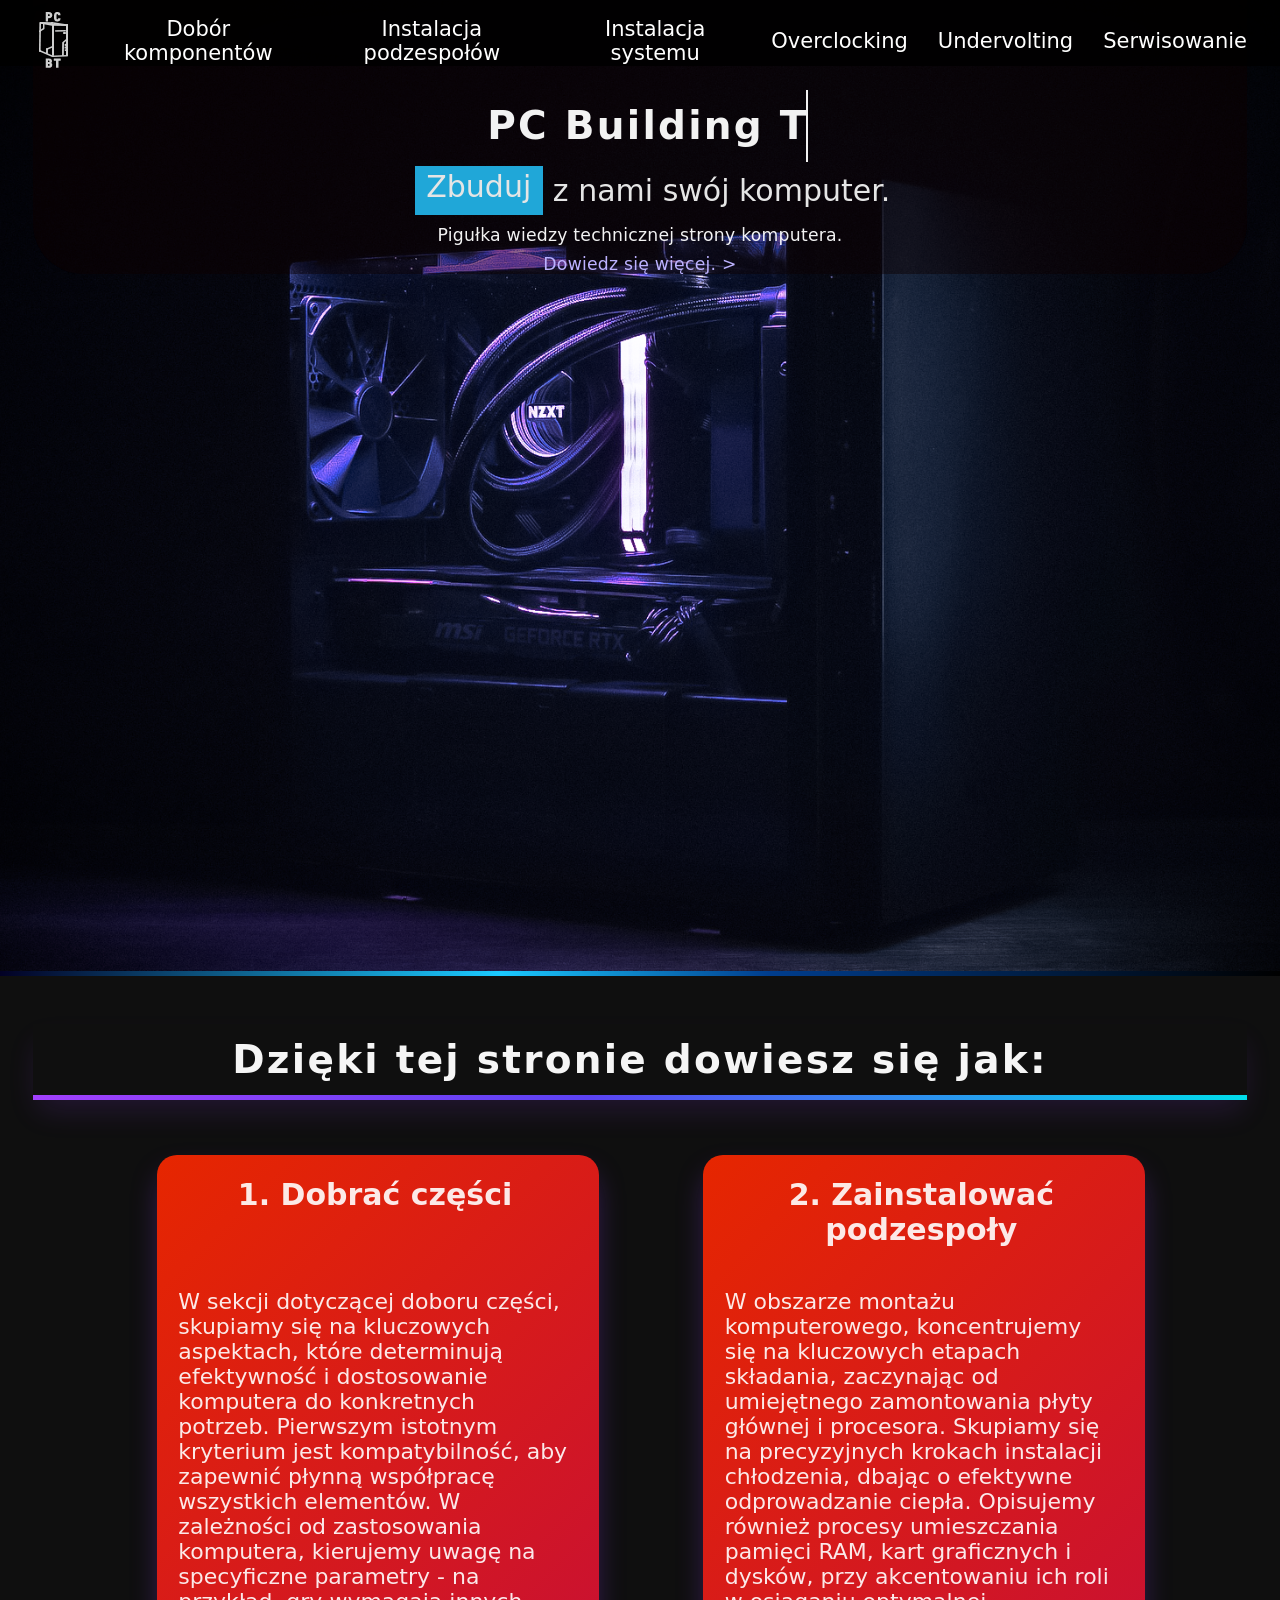
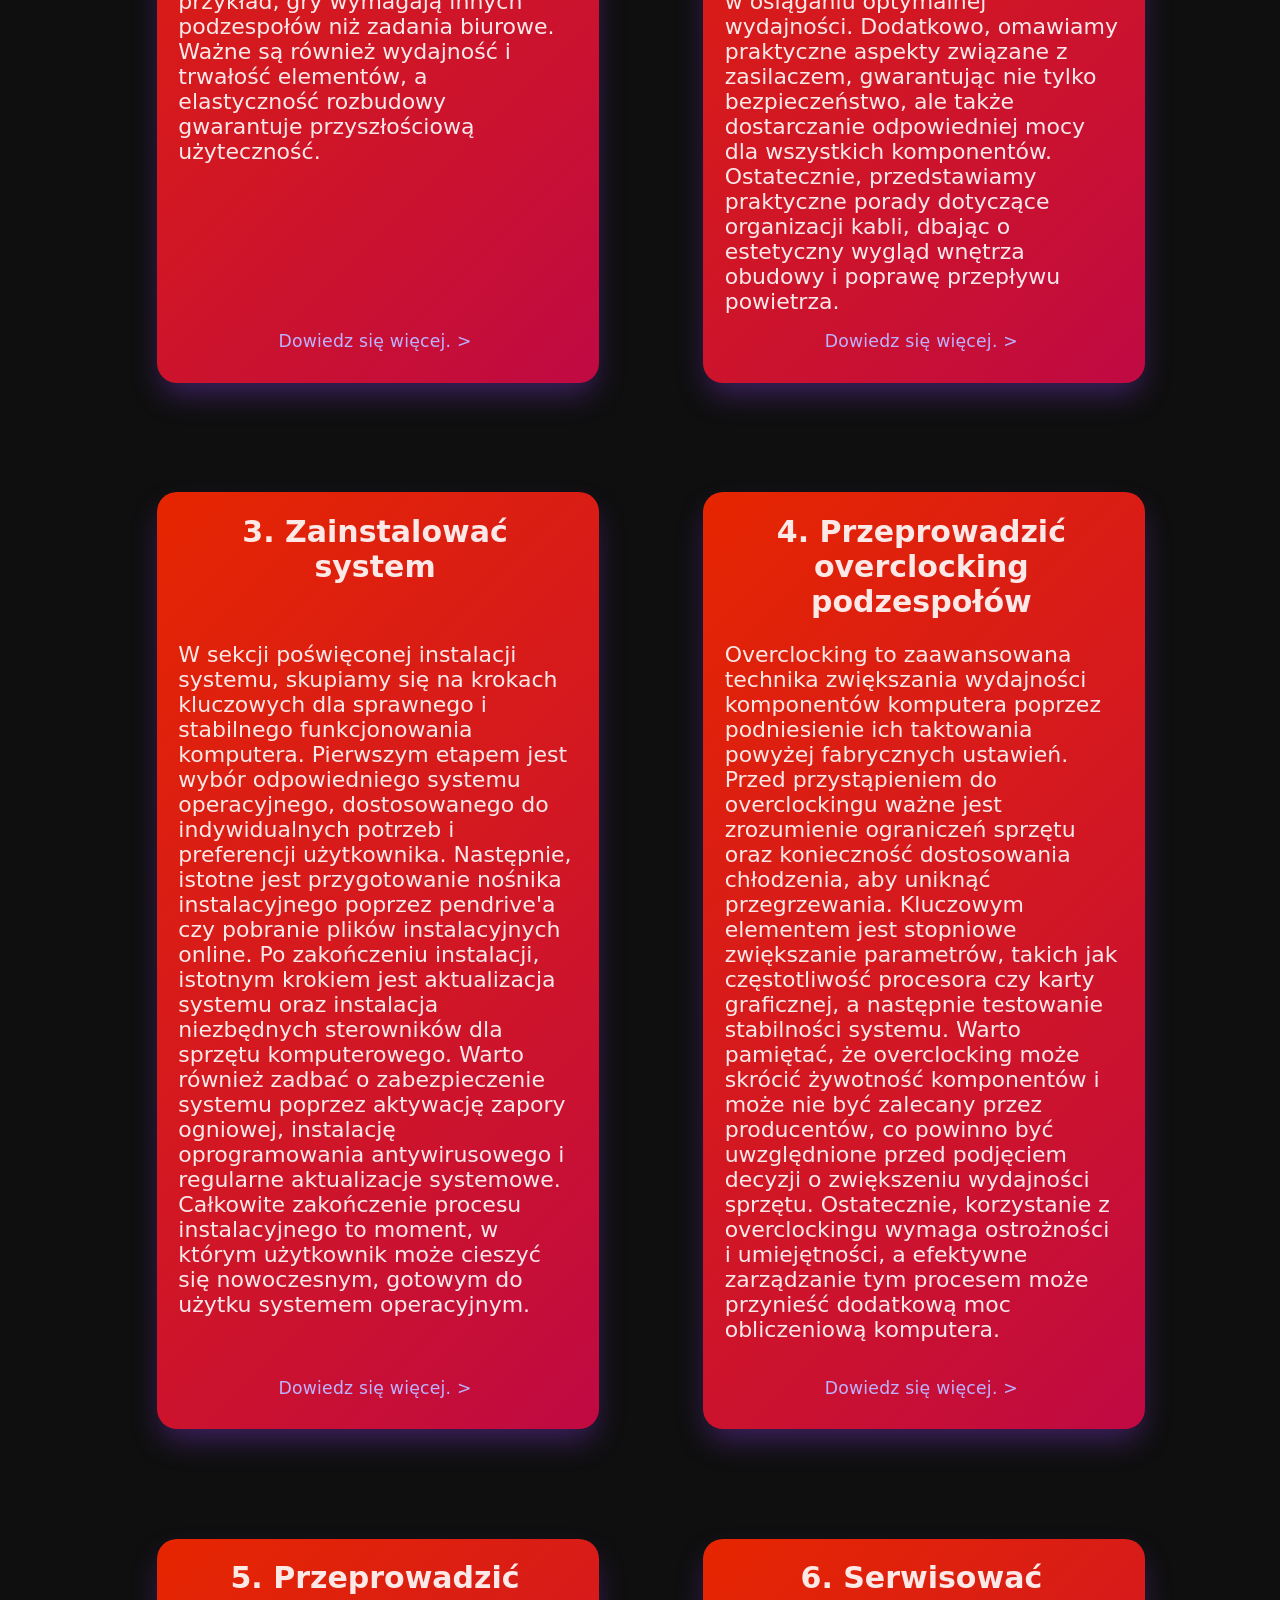
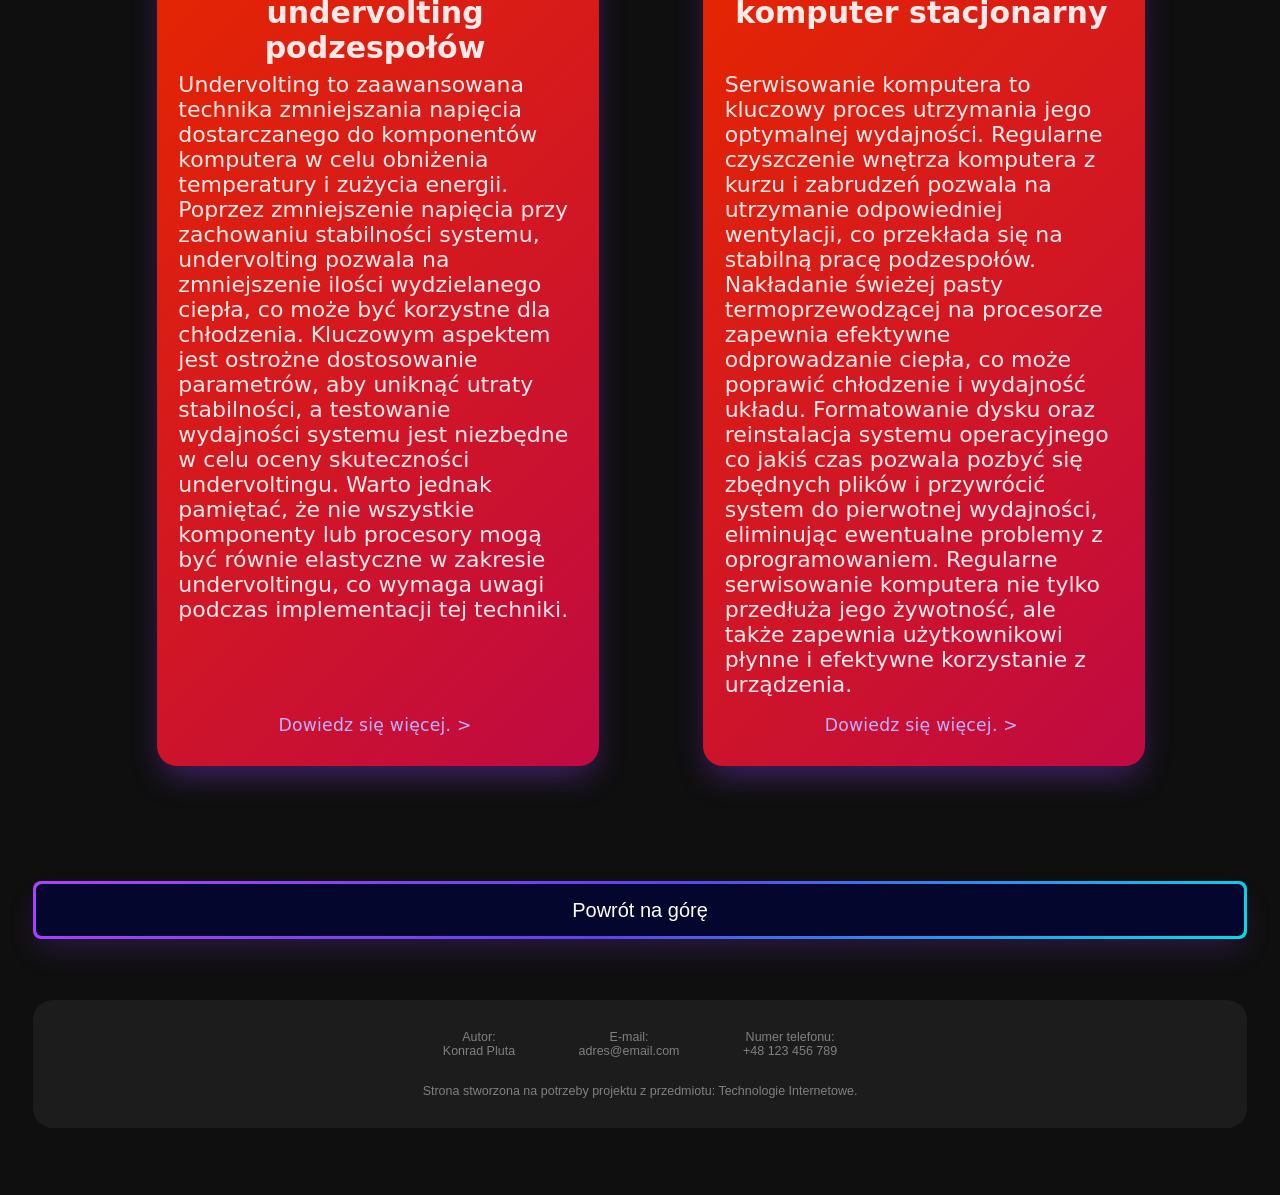
==== index.html @ 83543b33 "zmiana" ====
<!DOCTYPE html>
<html lang="pl">
<head>
    <meta charset="UTF-8">
    <meta name="viewport"
          content="width=device-width, user-scalable=no, initial-scale=1.0, maximum-scale=1.0, minimum-scale=1.0">
    <meta http-equiv="X-UA-Compatible" content="ie=edge">
    <title>PC Building Tips</title>
    <link rel="stylesheet" href="styles.css">
</head>
<body>
    <header>
        <div class="container">
            <nav class="nav">
                <ul class="nav-list nav-list-mobile">
                    <li class="nav-item">
                        <div class="mobile-menu">
                            <spanc class="line line-top"></spanc>
                            <spanc class="line line-bottom"></spanc>
                        </div>
                    </li>
                    <li class="nav-item">
                        <a href="index.html" class="nav-link nav-link-pcbt"></a>
                    </li>
                    <li class="nav-item">
                        <a href="#" class="nav-link nav-link-bag"></a>
                    </li>
                </ul>
                <!-- /.nav-list nav-list-mobile -->

                <ul class="nav-list nav-list-larger">
                    <li class="nav-item nav-item-hidden">
                        <a href="index.html" class="nav-link nav-link-pcbt"></a>
                    </li>
                    <li class="nav-item">
                        <a href="hardwareSelection.html" class="nav-link">Dobór komponentów</a>
                    </li>
                    <li class="nav-item">
                        <a href="#.html" class="nav-link">Instalacja podzespołów</a>
                    </li>
                    <li class="nav-item">
                        <a href="#.html" class="nav-link">Instalacja systemu</a>
                    </li>
                    <li class="nav-item">
                        <a href="#.html" class="nav-link">Overclocking</a>
                    </li>
                    <li class="nav-item">
                        <a href="#.html" class="nav-link">Undervolting</a>
                    </li>
                    <li class="nav-item">
                        <a href="#.html" class="nav-link">Serwisowanie</a>
                    </li>
                </ul>
                <!-- /.nav-list nav-list-larger -->
            </nav>
        </div>
    </header>

    <section class="hero pcbt-main">
        <div class="container">
            <div class="title">
                <h2 class="title-heading" id="titleheading">PC Building Tips</h2>
                <div class="subTitleCon">
                    <section class="animation">
                      <div class="first"><div>Zbuduj</div></div>
                      <div class="second"><div>Podkręć</div></div>
                      <div class="third"><div>Serwisuj</div></div>
                    </section>
                    <p>z nami swój komputer.</p>
                </div>    
                <p class="short-description">Pigułka wiedzy technicznej strony komputera.</p>
                <a href="#title-heading2" class="short-link">Dowiedz się więcej. ></a>
            </div>
            <div class="content" id="site-desc">
                <h2 class="title-heading2" id="title-heading2">Dzięki tej stronie dowiesz się jak:</h2>
                <div class="site-description">
                    <div class="points-descr">
                        <h3 class="point-number">1. Dobrać części</h3>
                        <p class="shp-desc">W sekcji dotyczącej doboru części, skupiamy się na kluczowych aspektach, 
                            które determinują efektywność i dostosowanie komputera do konkretnych potrzeb. 
                            Pierwszym istotnym kryterium jest kompatybilność, aby zapewnić płynną współpracę wszystkich elementów. 
                            W zależności od zastosowania komputera, kierujemy uwagę na specyficzne parametry - na przykład, gry wymagają innych podzespołów niż zadania biurowe. 
                            Ważne są również wydajność i trwałość elementów, a elastyczność rozbudowy gwarantuje przyszłościową użyteczność.
                        </p>
                        <a href="#site-description" class="desc-link">Dowiedz się więcej. ></a>
                    </div>
                    <div class="points-descr">
                        <h3 class="point-number">2. Zainstalować podzespoły</h3>
                        <p class="shp-desc">
                            W obszarze montażu komputerowego, koncentrujemy się na kluczowych etapach składania, 
                            zaczynając od umiejętnego zamontowania płyty głównej i procesora. 
                            Skupiamy się na precyzyjnych krokach instalacji chłodzenia, 
                            dbając o efektywne odprowadzanie ciepła. 
                            Opisujemy również procesy umieszczania pamięci RAM, kart graficznych i dysków, 
                            przy akcentowaniu ich roli w osiąganiu optymalnej wydajności. 
                            Dodatkowo, omawiamy praktyczne aspekty związane z zasilaczem, 
                            gwarantując nie tylko bezpieczeństwo, ale także dostarczanie odpowiedniej mocy dla wszystkich komponentów. 
                            Ostatecznie, przedstawiamy praktyczne porady dotyczące organizacji kabli, 
                            dbając o estetyczny wygląd wnętrza obudowy i poprawę przepływu powietrza.
                        </p>
                        <a href="#site-description" class="desc-link">Dowiedz się więcej. ></a>
                    </div>
                    <div class="points-descr">
                        <h3 class="point-number">3. Zainstalować system</h3>
                        <p class="shp-desc">W sekcji poświęconej instalacji systemu, skupiamy się na krokach kluczowych dla sprawnego i stabilnego funkcjonowania komputera. 
                            Pierwszym etapem jest wybór odpowiedniego systemu operacyjnego, dostosowanego do indywidualnych potrzeb i preferencji użytkownika. 
                            Następnie, istotne jest przygotowanie nośnika instalacyjnego poprzez pendrive'a czy pobranie plików instalacyjnych online.
                            Po zakończeniu instalacji, istotnym krokiem jest aktualizacja systemu oraz instalacja niezbędnych sterowników dla sprzętu komputerowego.
                            Warto również zadbać o zabezpieczenie systemu poprzez aktywację zapory ogniowej, instalację oprogramowania antywirusowego i regularne aktualizacje systemowe. Całkowite zakończenie procesu instalacyjnego to moment, w którym użytkownik może cieszyć się nowoczesnym, gotowym do użytku systemem operacyjnym.
                        </p>
                        <a href="#site-description" class="desc-link">Dowiedz się więcej. ></a>
                    </div>
                    <div class="points-descr">
                        <h3 class="point-number">4. Przeprowadzić overclocking podzespołów</h3>
                        <p class="shp-desc">
                            Overclocking to zaawansowana technika zwiększania wydajności komponentów komputera poprzez podniesienie ich taktowania powyżej fabrycznych ustawień. 
                            Przed przystąpieniem do overclockingu ważne jest zrozumienie ograniczeń sprzętu oraz konieczność dostosowania chłodzenia, aby uniknąć przegrzewania. 
                            Kluczowym elementem jest stopniowe zwiększanie parametrów, takich jak częstotliwość procesora czy karty graficznej, a następnie testowanie stabilności systemu. 
                            Warto pamiętać, że overclocking może skrócić żywotność komponentów i może nie być zalecany przez producentów, co powinno być uwzględnione przed podjęciem decyzji o zwiększeniu wydajności sprzętu. 
                            Ostatecznie, korzystanie z overclockingu wymaga ostrożności i umiejętności, a efektywne zarządzanie tym procesem może przynieść dodatkową moc obliczeniową komputera.
                        </p>
                        <a href="#site-description" class="desc-link">Dowiedz się więcej. ></a>
                    </div>
                    <div class="points-descr">
                        <h3 class="point-number">5. Przeprowadzić undervolting podzespołów</h3>
                        <p class="shp-desc">
                            Undervolting to zaawansowana technika zmniejszania napięcia dostarczanego do komponentów komputera w celu obniżenia temperatury i zużycia energii. 
                            Poprzez zmniejszenie napięcia przy zachowaniu stabilności systemu, undervolting pozwala na zmniejszenie ilości wydzielanego ciepła, 
                            co może być korzystne dla chłodzenia. Kluczowym aspektem jest ostrożne dostosowanie parametrów, aby uniknąć utraty stabilności, 
                            a testowanie wydajności systemu jest niezbędne w celu oceny skuteczności undervoltingu. Warto jednak pamiętać, że nie wszystkie komponenty lub procesory mogą być równie elastyczne w zakresie undervoltingu, 
                            co wymaga uwagi podczas implementacji tej techniki.
                        </p>
                        <a href="#site-description" class="desc-link">Dowiedz się więcej. ></a>
                    </div>
                    <div class="points-descr">
                        <h3 class="point-number">6. Serwisować komputer stacjonarny</h3>
                        <p class="shp-desc">
                            Serwisowanie komputera to kluczowy proces utrzymania jego optymalnej wydajności. 
                            Regularne czyszczenie wnętrza komputera z kurzu i zabrudzeń pozwala na utrzymanie odpowiedniej wentylacji, co przekłada się na stabilną pracę podzespołów. 
                            Nakładanie świeżej pasty termoprzewodzącej na procesorze zapewnia efektywne odprowadzanie ciepła, co może poprawić chłodzenie i wydajność układu. 
                            Formatowanie dysku oraz reinstalacja systemu operacyjnego co jakiś czas pozwala pozbyć się zbędnych plików i przywrócić system do pierwotnej wydajności, eliminując ewentualne problemy z oprogramowaniem. 
                            Regularne serwisowanie komputera nie tylko przedłuża jego żywotność, ale także zapewnia użytkownikowi płynne i efektywne korzystanie z urządzenia.
                        </p>
                        <a href="#site-description" class="desc-link">Dowiedz się więcej. ></a>
                    </div>
                </div>
            </div>
            <div class="cta">
                <a href="#" class="cta-link"></a>
            </div>
            <div class="backToTop">
                <a class="text" href="#titleheading" >Powrót na górę</a>
            </div>
            <footer>
                <div class="footer">         
                    <div class="row">
                        <ul>
                            <li>
                                <a>Autor: </a>
                                <a>Konrad Pluta</a>
                            </li>
                            <li>
                                <a>E-mail:</a>
                                <a>adres@email.com</a>
                            </li>
                            <li>
                                <a>Numer telefonu:</a> 
                                <a>+48 123 456 789</a>
                            </li>
                        </ul>
                    </div>
                    <div class="row">
                        Strona stworzona na potrzeby projektu z przedmiotu: Technologie Internetowe.
                    </div>
                </div>
            </footer>
        </div>
    </section>

    <script src="main.js"></script>
</body>
</html>
---- styles.css ----
*,
*::before,
*::after {
    margin: 0;
    padding: 0;
}

html {
    font-size: 15px;
    font-family: system-ui, -apple-system, BlinkMacSystemFont, 'Segoe UI', Roboto, Oxygen, Ubuntu, Cantarell, 'Open Sans', 'Helvetica Neue', sans-serif;
    background-color: rgb(15, 15, 15);

}

a {
    display: block;
    text-decoration: none;
}

.container {
    max-width: 98rem;
    margin: 0 auto;
    padding: 0 2.2rem;
}

header {
    position: fixed;
    top: 0;
    z-index: 1400;
    width: 100%;
    height: 4.4rem;
    background-color: rgba(0, 0, 0, .8);
    backdrop-filter: blur(2rem);
}

.nav-list {
    list-style: none;
    display: flex;
    align-items: center;
    text-align: center;
    justify-content: space-between;
    margin: 0 -1rem;
}

.nav-list-mobile {
    display: none;
}

.nav-link {
    font-size: 1.4rem;
    color: #fff;
    padding: 0 1rem;
    transition: opacity .5s;
}

.nav-link:hover {
    opacity: .7;
}

.nav-link-pcbt {
    width: 2.6rem;
    height: 5.4rem;
    background: url("images/icons/pcbt50.png") center no-repeat;
}

.pcbt-main {
    margin-top: -4.5rem;
    background: url("images/hero/pcbt/howard-bouchevereau-Db-tzBhd500-unsplash-2.png");
}

.hero {
    height: 69.2rem;
    background-size: auto 135%;
    background-position-x: 50%;
    background-position-y: 40%;
    background-repeat: no-repeat;
    border-bottom-style: solid; /* Use border-bottom-style instead of border-style */
    border-bottom-width: 5px; /* Use border-bottom-width instead of border-width */
    border-image: linear-gradient(90deg, rgba(2,0,36,1) 0%, rgb(27, 202, 255) 39%, rgb(0, 61, 141) 60%, rgba(0,0,0,1) 100%);
    border-image-repeat: round;
    border-image-slice: 1;
}

.pcbt-main:hover{
   transition: 2s;
   background-size: auto 150%;
   background-position-x: 50%;
   background-position-y: 50%;
}

.hero:not(:hover){
    transition: 2s;
    background-size: auto 135%;
 }

.pcbt-main {
    border-top: none;
}

.title {
    color: rgba(255, 255, 255, 0.95);
    text-align: center;
    padding-top: 10.5rem;
    background-color: rgba(15, 0, 0, 0.45);
    /* semi-transparent red */
    backdrop-filter: blur(0.05rem);
    border-radius: 50px;
    background-size: cover;
}


.title-heading {
    font-size: 2.6rem;
    line-height: 1.07;
    letter-spacing: 0.15rem;
    padding: 1rem;
    /* Dodałem wypełnienie, aby ramka miała więcej miejsca do zaokrąglenia */
    display: inline-block;
    /* Element inline-block, aby dopasować się do zawartości */
    overflow: hidden;
    white-space: nowrap;
    border-right: 2px solid;
    width: 0;
    animation: typing 1s steps(30, end) forwards, blinking 2s infinite;
}


@keyframes typing {
    from {
        width: 0
    }

    to {
        width: 25%
    }
}

@keyframes blinking {
    0% {
        border-color: transparent
    }

    50% {
        border-color: whitesmoke
    }

    100% {
        border-color: transparent
    }
}


.subTitleCon {
    color: #e5e5e5;
    font-size: 30px;
    display: flex;
    align-items: center;
    justify-content: center;
  }
  
  .animation {
    height:50px;
    overflow:hidden;
    margin-left: 1rem;
  }
  
  .animation > div > div {
    padding: 0.25rem 0.75rem;
    height:2.81rem;
    margin-bottom: 2.81rem;
    display:inline-block;
  }
  
  .animation div:first-child {
    animation: text-animation 8s infinite;
  }
  
  .first div {
    background-color:#20a7d8;
  }
  .second div {
    background-color:#cd1e1e;
  }
  .third div {
    background-color:#00820b;
  }
  
  @keyframes text-animation {
    0% {margin-top: 0;}
    10% {margin-top: 0;}
    20% {margin-top: -5.62rem;}
    30% {margin-top: -5.62rem;}
    40% {margin-top: -11.24rem;}
    60% {margin-top: -11.24rem;}
    70% {margin-top: -5.62rem;}
    80% {margin-top: -5.62rem;}
    90% {margin-top: 0;}
    100% {margin-top: 0;}
  }
  

.title-sub-heading {
    font-size: 1.75rem;
    margin-top: .6rem;
    letter-spacing: .008rem;
    font-weight: 350;
}

.short-description {
    font-size: 1.15rem;
    margin-top: .6rem;
    letter-spacing: .015rem;
    font-weight: 350;
}

.short-link {
    font-size: 1.15rem;
    margin-top: .6rem;
    letter-spacing: .015rem;
    font-weight: 350;
    color: rgb(189, 178, 255);
    margin-bottom: 3%;
    bottom: 0;
}

.content {
    flex-wrap: wrap;
    color: #fff;
    text-align: center;
    border-radius: 50px;
    background-size: cover;
    margin-top: 50rem;
}

@keyframes gradient {
    0% {
        background-position: 0% 50%;
    }

    50% {
        background-position: 100% 50%;
    }

    100% {
        background-position: 0% 50%;
    }
}

.title-heading2 {
    margin-top: 0.5rem;
    font-size: 2.6rem;
    color: whitesmoke;
    text-align: center;
    line-height: 1.07;
    letter-spacing: 0.15rem;
    padding: 1rem;
    background-color: transparent;
    border-bottom-style: solid; /* Use border-bottom-style instead of border-style */
    border-bottom-width: 5px; /* Use border-bottom-width instead of border-width */
    border-image: linear-gradient(144deg,#AF40FF, #5B42F3 50%,#00DDEB);
    border-image-repeat: round;
    border-image-slice: 1;
    box-shadow: rgba(151, 65, 252, 0.15) 0 15px 30px -5px;

}

.site-description {
    display: flex;
    margin-inline: 5%;
    justify-content: space-around;
    flex-wrap: wrap;
    
}

.points-descr {
    display: flex;
    flex-direction: column;
    color: rgb(255, 255, 255, 0.9);
    width: 40%;
    text-align: center;
    /* Dostosuj wartość marginesu według potrzeb */
    margin-top: 5%;
    margin-left: 2%;
    padding-right: 0.5%;
    margin-bottom: 5%;
    padding-bottom: 7.5%;
    border-radius: 20px;

    box-shadow: rgba(151, 65, 252, 0.35) 0 15px 30px -5px;
    border-image: linear-gradient(144deg,#AF40FF, #5B42F3 50%,#00DDEB);
    border-width: 5px;

    background: linear-gradient(-45deg, #000000, #004ee9, #B30059, #E62600);
    background-size: 400% 400%;
    animation: gradient 15s ease infinite;
    
}

.desc-link{
    font-size: 1.15rem;
    margin-top: .6rem;
    letter-spacing: .015rem;
    font-weight: 350;
    color: rgb(189, 178, 255);
    align-items: flex-end;
    margin-top: auto;
}

.point-number {
    flex: 0 0 15%;
    /* Dostosuj szerokość liczby punktu według potrzeb */
    font-weight: bold;
    font-size: 30px;
    text-align: center;
    margin-top: 5%;
    height: 15%;
    padding-left: 5%;
    padding-right: 5%;
}

.shp-desc {
    flex: 0 0 85%;
    /* Dostosuj szerokość opisu punktu według potrzeb */
    text-align: left;
    padding-left: 5%;
    padding-right: 5%;
    padding-bottom: 2%;
    font-size: 22px;
    margin-bottom: auto;
}

/*<--/\-->*/
/*czesc mobilna*/
/*<--\/-->*/

@media only screen and (max-width: 962px){

    header{
        height: 4.8rem;
        transition: background .37s cubic-bezier(0.32, 0.08, 0.24, 1),
                    height .56s cubic-bezier(0.32, 0.08, 0.24, 1);
    }

    header .container{
        padding: 0;
    }

    .nav-list{
        margin-top: 0;

    }

    .nav-list-mobile{
        display: flex;
    }

    .nav-item{
        width: 4.8rem;
        height: 4.8rem;
        display: flex;
        justify-content: center;
    }

    .nav-item-hidden{
        display: none;
    }

    .mobile-menu{
        position: relative;
        z-index: 1500;
        width: 100%;
        height: 100%;
        display: flex;
        flex-direction: column;
        align-items: center;
        justify-content: center;
        cursor: pointer;
    }

    .line{
        position: absolute;
        width: 1.7rem;
        height: 1px;
        background-color: #fff;
        transition: margin-top .3192s cubic-bezier(0.04, 0.04, 0.12, 0.98);

    }

    .line-top{
        margin-top: 3px;
    }

    .line-bottom{
        margin-top: -.4rem;
    }

    .active .line-top{
        margin-top: 0;
        transform: rotate(45deg);
        transition: transform .3192s .1s cubic-bezier(0.04, 0.04, 0.12, 0.98);
    }

    .active .line-bottom{
        margin-top: 0;
        transform: rotate(-45deg);
        transition: transform .3192s .1s cubic-bezier(0.04, 0.04, 0.12, 0.98);
    }

    header.active{
        height: 100%;
        background-color: #000;

    }

    .nav-link-pcbt{
        width: 2rem;
        height: 4.8rem;
        position: relative;
        z-index: 1500;
    }

    .nav{
        position: relative;
    }

    .nav-link{
        font-size: 1.4rem;
        padding: 0;
        margin: auto 0;
    }

    .nav-list-larger{
        position: fixed;
        top: 0;
        left: 0;
        width: 0;
        height: 0;
        display: block;
        padding: 10.5rem 5rem;
        z-index: 1000;
        box-sizing: border-box;
        opacity: 0;
        visibility: hidden;
        transition: opacity .3s;
    }

    .active .nav-list-larger{
        width: 100%;
        height: 100vh;
        opacity: 1;
        visibility:visible;
    }

    .nav-list-larger .nav-item{
        width: 100%;
        justify-content: flex-start;
        border-bottom: 2px solid rgba(255, 255, 255, 0.2);
    }

    .nav-list-larger .nav-item:nth-child(9){
        width: 100%;
        justify-content: flex-start;
        border-bottom: 2px solid rgba(255, 255, 255, 0.2);
    }

    .active .nav-list-larger .nav-item{
        animation: fadeIn 1s ease-in;
    }

    @keyframes fadeIn{
        from{
            opacity: 0;
        }
        to{
            opacity: 1;
        }
    }

    .pcbt-main {
        background: url("images/hero/pcbt/howard-bouchevereau-Db-tzBhd500-unsplash-2.png");
        margin-top: -4.5rem;
    }

    .hero{
        height: 69.2rem;
        background-size: auto 115%;
        background-position-x: 50%;
        background-position-y: 70%;
        background-repeat: no-repeat;
        border-bottom-style: solid; /* Use border-bottom-style instead of border-style */
        border-bottom-width: 5px; /* Use border-bottom-width instead of border-width */
        border-image: linear-gradient(90deg, rgba(2,0,36,1) 0%, rgba(181,181,181,1) 39%, rgba(0,212,255,1) 60%, rgba(0,0,0,1) 100%);
        border-image-repeat: round;
        border-image-slice: 1;
    }   

    .pcbt-main:hover{
        transition: 2s;
        background-size: auto 100%;
        background-position-x: 45%;
        background-position-y: 40%;
     }

     .hero:not(:hover){

        background-size: auto 75%;
     }

    .title-heading {
        font-size: 30px;
        line-height: 1.07;
        letter-spacing: 0.15rem;
        padding: 1rem;
        /* Dodałem wypełnienie, aby ramka miała więcej miejsca do zaokrąglenia */
        display: inline-block;
        /* Element inline-block, aby dopasować się do zawartości */
        overflow: hidden;
        white-space: nowrap;
        border-right: 2px solid;
        width: 0;
        animation: typing 1s steps(30, end) forwards, blinking 2s infinite;
    }
    
    
    @keyframes typing {
        from {
            width: 0
        }
    
        to {
            width: 80%
        }
    }
    
    @keyframes blinking {
        0% {
            border-color: transparent
        }
    
        50% {
            border-color: whitesmoke
        }
    
        100% {
            border-color: transparent
        }
    }

    .title-heading2 {
        margin-top: 0.5rem;
        font-size: 30px;
        color: whitesmoke;
        text-align: center;
        line-height: 1.07;
        letter-spacing: 0.15rem;
        padding: 1rem;
        /* Dodałem wypełnienie, aby ramka miała więcej miejsca do zaokrąglenia */
    }


    .points-descr {
        display: flex;
        flex-direction: column;
        color: rgb(255, 255, 255, 0.9);
        width: 500%;
        text-align: center;
        /* Dostosuj wartość marginesu według potrzeb */
        margin-top: 5%;
        margin-left: 2%;
        padding-right: 0.5%;
        margin-bottom: 5%;
        padding-bottom: 10%;
        border-radius: 20px;
        background: linear-gradient(-45deg, #000000, #004ee9, #B30059, #E62600);
        background-size: 400% 400%;
        animation: gradient 15s ease infinite;
    }

    .shp-desc {
        flex: 0 0 10%;
        /* Dostosuj szerokość opisu punktu według potrzeb */
        text-align: left;
        padding-left: 5%;
        padding-right: 5%;
        padding-bottom: 2%;
        font-size: 20px;
        margin-top: 2%;
    }

    @media only screen and (max-width: 600px){
        .shp-desc{
            font-size: 16px;
        }
    }

    .point-number {
        flex: 0 0 5%;
        /* Dostosuj szerokość liczby punktu według potrzeb */
        font-weight: bold;
        font-size: 20px;
        text-align: center;
        margin-top: 5%;
        padding-left: 5%;
        padding-right: 5%;
        height: 10%;
    }

    .short-link {
        font-size: 1.15rem;
        margin-top: .6rem;
        letter-spacing: .015rem;
        font-weight: 350;
        color: rgb(189, 178, 255);
        margin-bottom: 3%;
        bottom: 0;
    }

    .subTitleCon {
        color: #e5e5e5;
        font-size: 21.5px;
        display: flex;
        align-items: center;
        justify-content: center;
      }
      
      .animation {
        height:37px;
        overflow:hidden;
        margin-left: 1rem;
      }
      
      .animation > div > div {
        padding: 0.25rem 0.25rem;
        height:2.81rem;
        margin-bottom: 2.81rem;
        display:inline-block;
      }
      
      .animation div:first-child {
        animation: text-animation 8s infinite;
      }
      
      .first div {
        background-color:#20a7d8;
      }
      .second div {
        background-color:#cd1e1e;
      }
      .third div {
        background-color:#00820b;
      }
      
      @keyframes text-animation {
        0% {margin-top: 0;}
        10% {margin-top: 0;}
        20% {margin-top: -5.62rem;}
        30% {margin-top: -5.62rem;}
        40% {margin-top: -11.24rem;}
        60% {margin-top: -11.24rem;}
        70% {margin-top: -5.62rem;}
        80% {margin-top: -5.62rem;}
        90% {margin-top: 0;}
        100% {margin-top: 0;}
      }


}

/* CSS */
.backToTop {
    align-items: center;
    text-align: center;
    background-image: linear-gradient(144deg,#AF40FF, #5B42F3 50%,#00DDEB);
    border: 0;
    border-radius: 8px;
    box-shadow: rgba(151, 65, 252, 0.2) 0 15px 30px -5px;
    box-sizing: border-box;
    color: #FFFFFF;
    display: flex;
    font-family: Phantomsans, sans-serif;
    font-size: 20px;
    justify-content: center;
    line-height: 1em;
    max-width: 100%;
    min-width: 140px;
    padding: 3px;
    text-decoration: none;
    user-select: none;
    -webkit-user-select: none;
    touch-action: manipulation;
    white-space: nowrap;
    cursor: pointer;
    margin-top: 5%;
    margin-bottom: 5%;
}

.backToTop:active,
.backToTop:hover {
    outline: 0;
}

.backToTop a {
    background-color: rgb(5, 6, 45);
    padding: 16px 24px;
    border-radius: 6px;
    width: 100%;
    height: 100%;
    transition: 300ms;
    color: #FFFFFF;
}

.backToTop:hover a {
    background: none;
}

@media (min-width: 768px) {
  .button-64 {
    font-size: 24px;
    min-width: 196px;
  }
}

footer{
    background: rgba(81, 81, 81, 0.2);
    padding:10px 0px;
    font-family: 'Play', sans-serif;
    text-align:center;
    bottom: 0;
    border-radius: 20px;
    }
    
    .footer .row{
    width:100%;
    margin:1% 0%;
    padding:0.6% 0%;
    color:gray;
    font-size:12.5px;
    }
    
    .footer .row a{
    text-decoration:none;
    color:gray;
    transition:0.5s;
    }
    
    .footer .row a:hover{
    color:#fff;
    }
    
    .footer .row ul{
    width:100%;
    }
    
    .footer .row ul li{
    display:inline-block;
    margin:0px 30px;
    }
    
    .footer .row a i{
    font-size:2em;
    margin:0% 1%;
    }
    
    @media (max-width:600px){
    .footer{
    text-align:left;
    padding:5%;
    }
    .footer .row ul li{
    display:block;
    margin:10px 0px;
    text-align:left;
    }
    .footer .row a i{
    margin:0% 3%;
    }
}
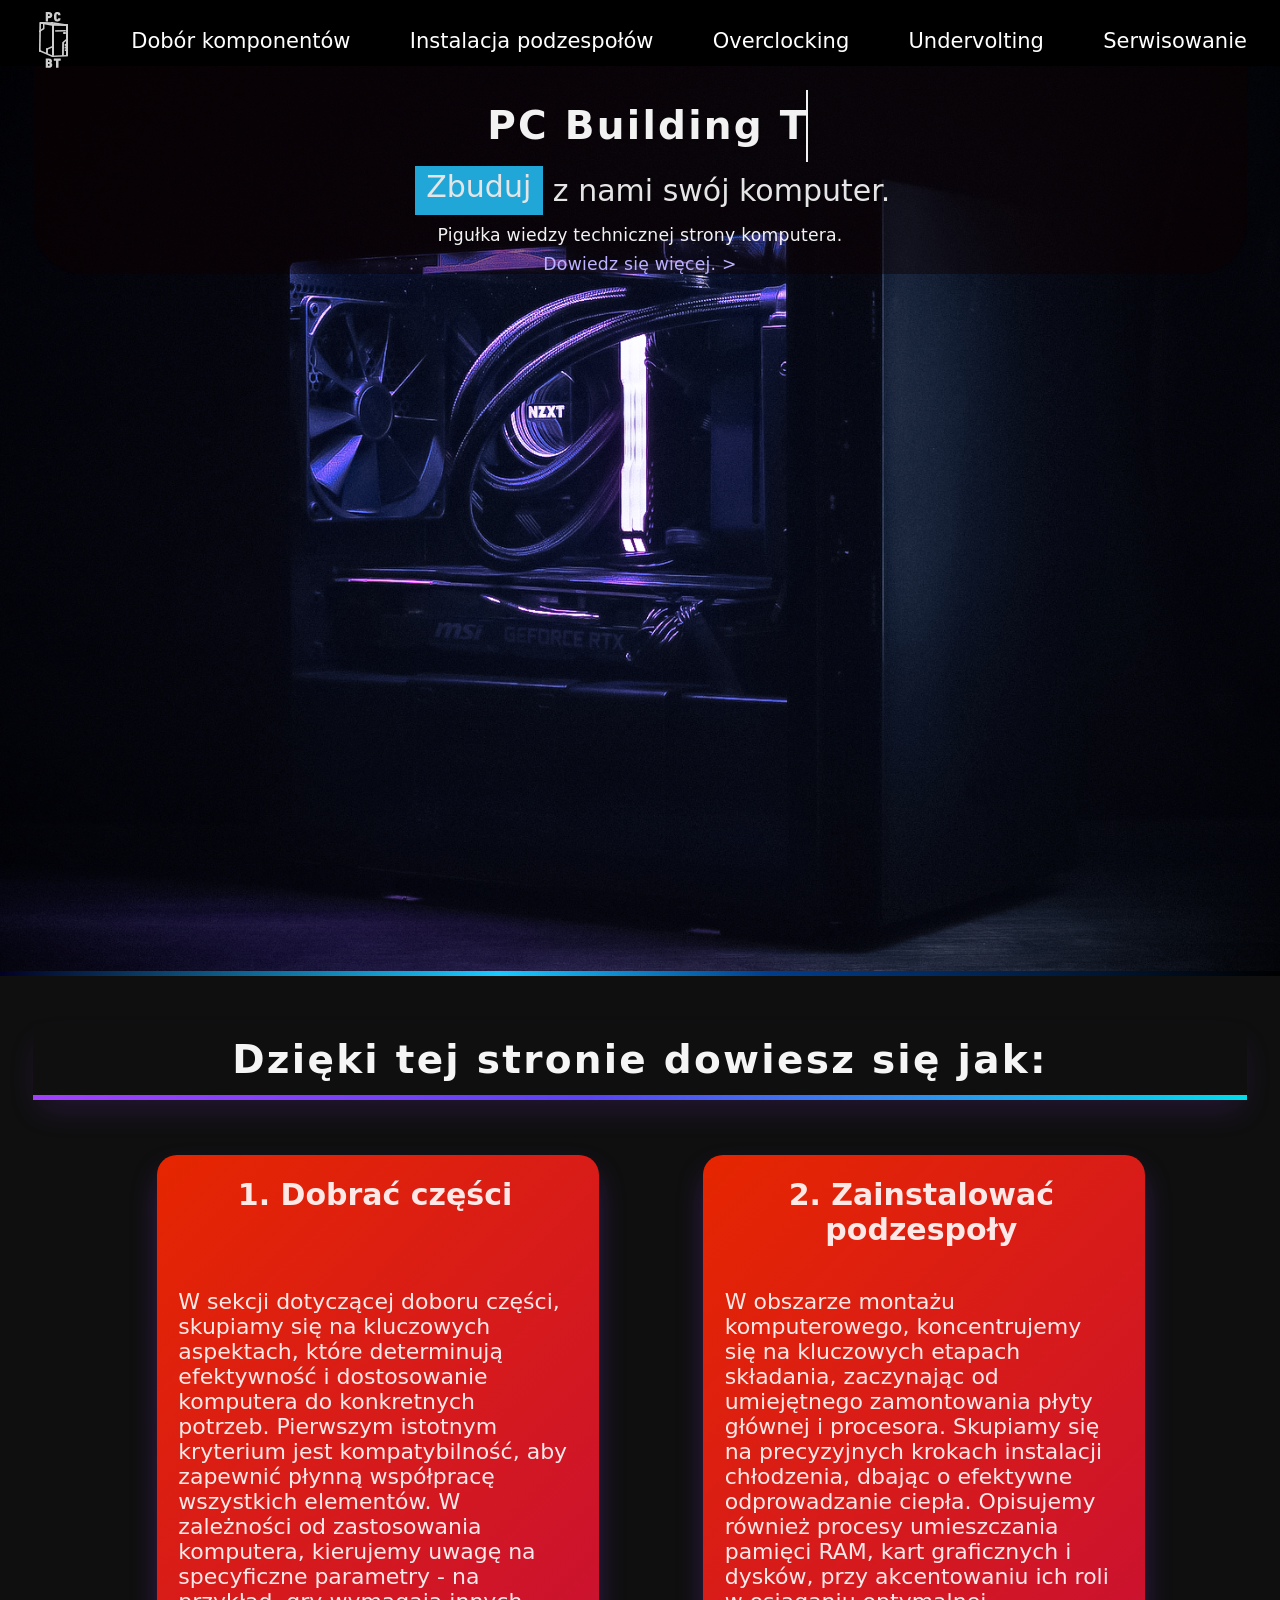
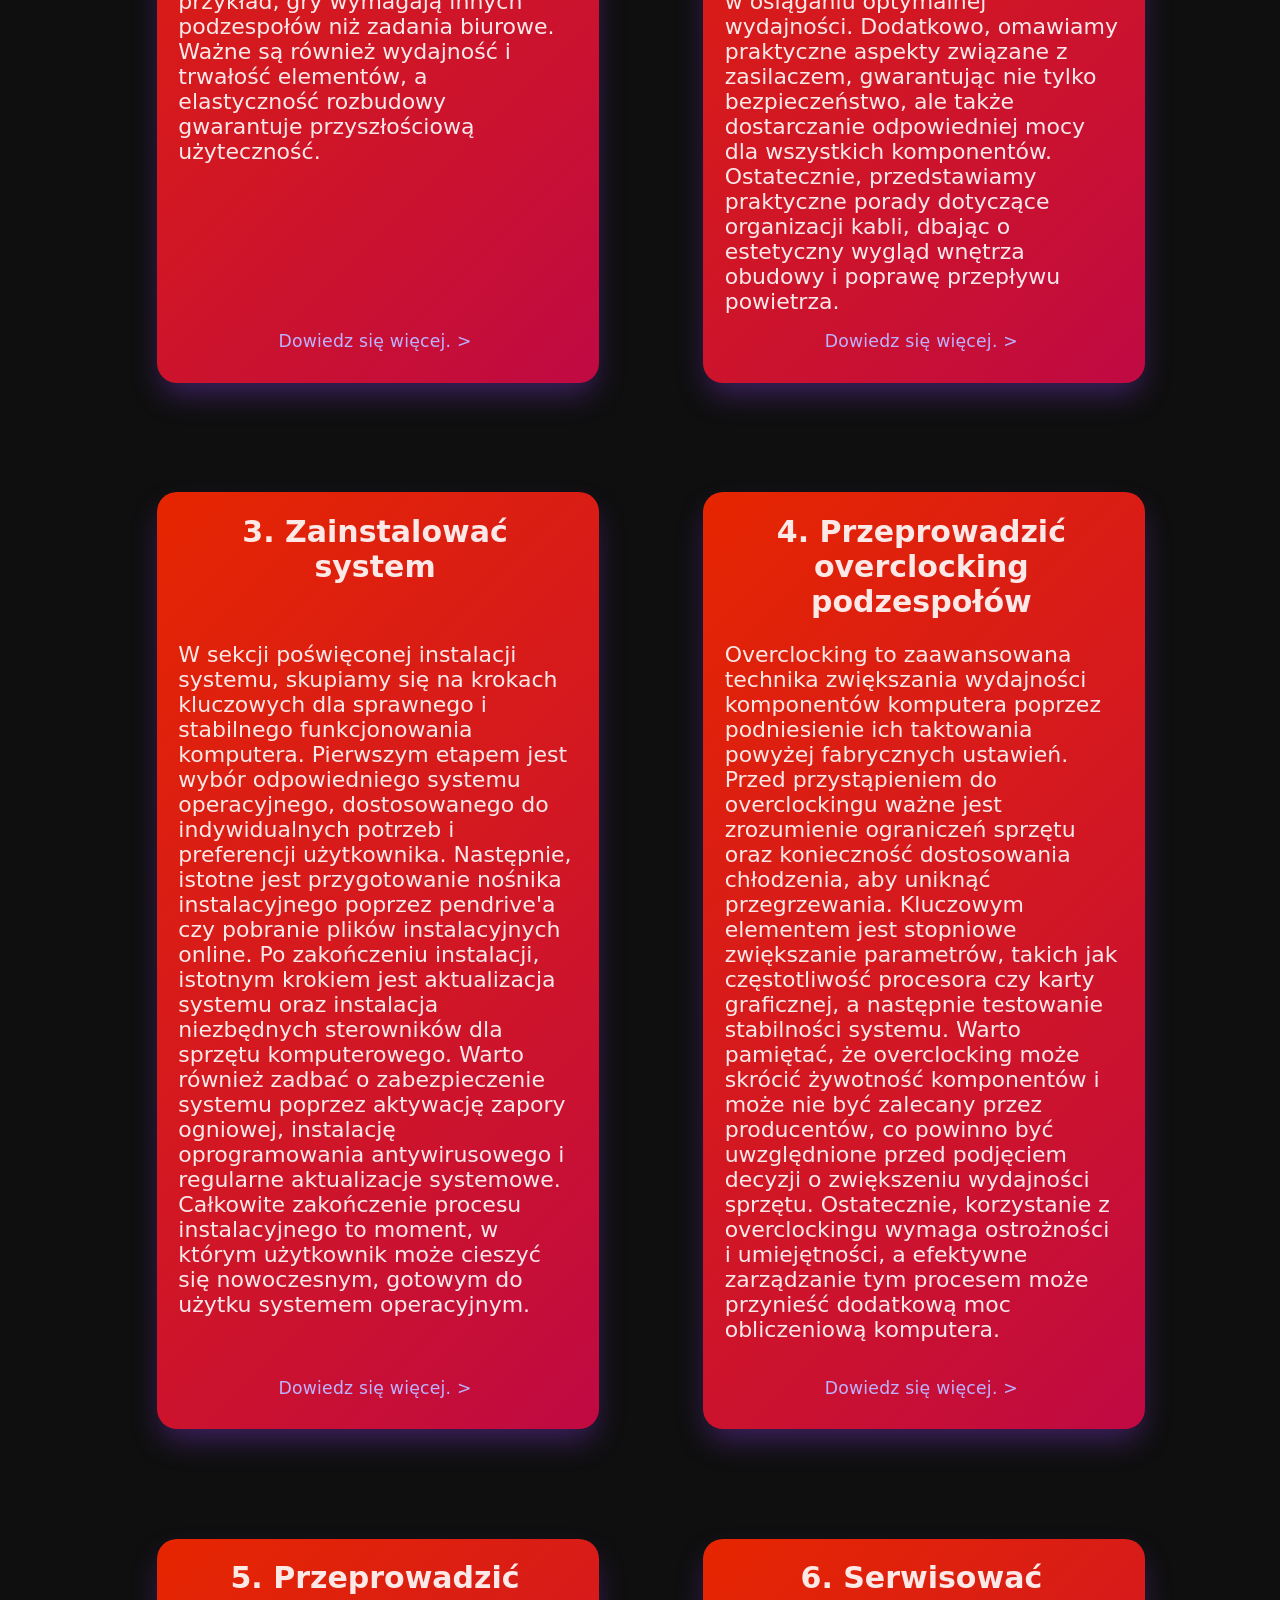
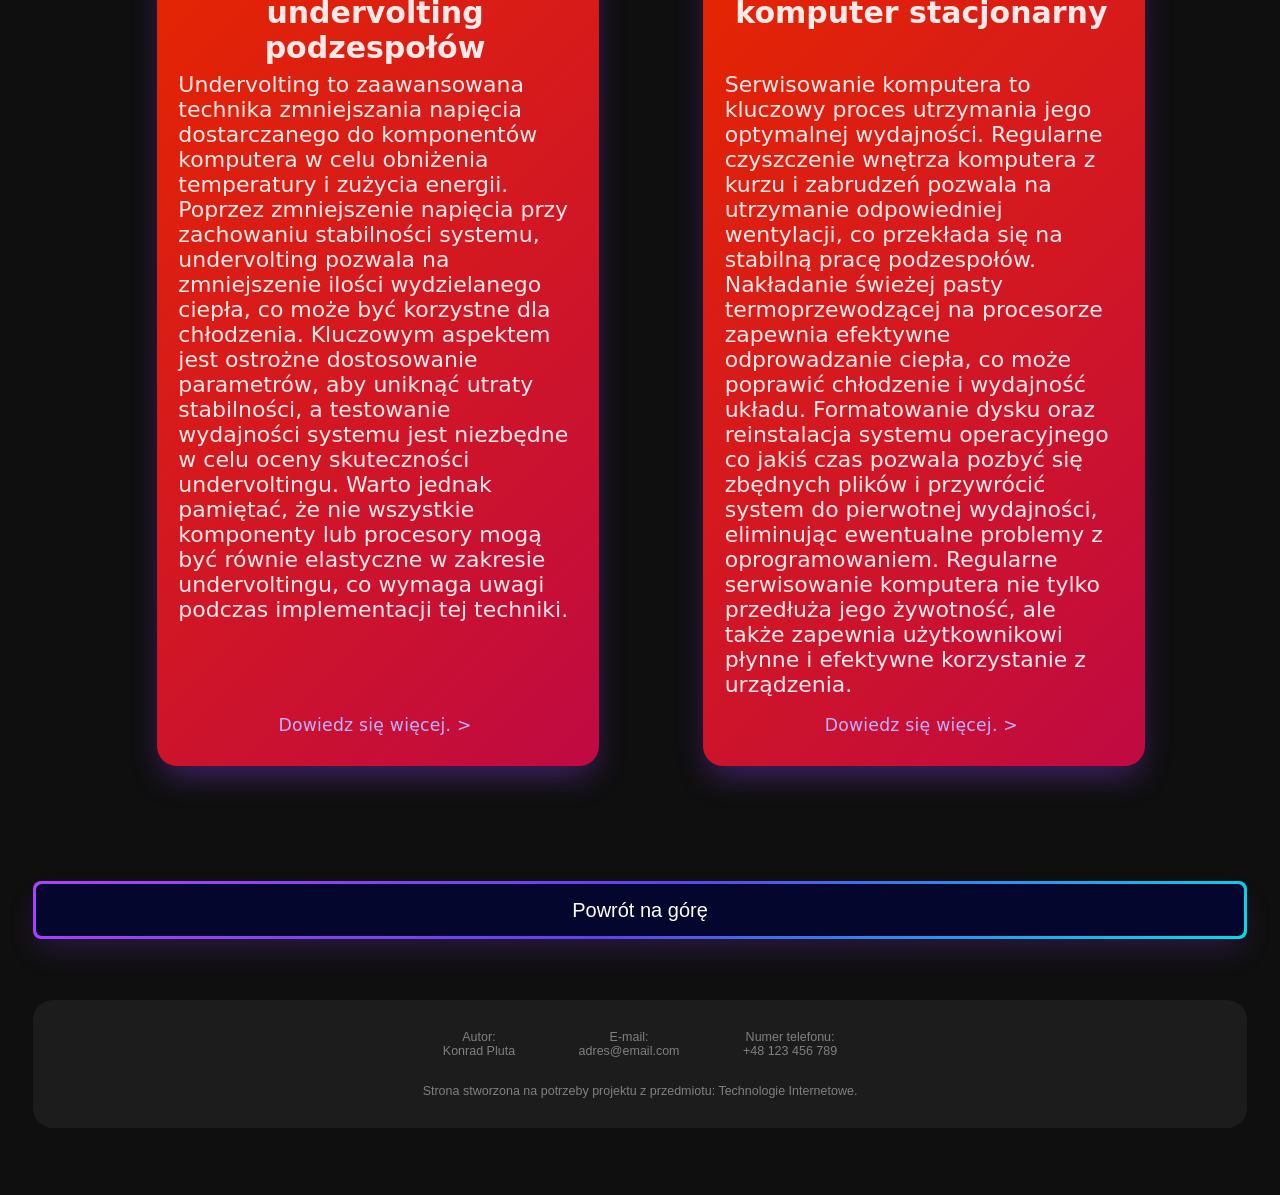
==== commit acace730: "Dodanie duzo zmian" ====
--- a/index.html
+++ b/index.html
@@ -36,13 +36,10 @@
                         <a href="hardwareSelection.html" class="nav-link">Dobór komponentów</a>
                     </li>
                     <li class="nav-item">
-                        <a href="#.html" class="nav-link">Instalacja podzespołów</a>
+                        <a href="partsInstallation.html" class="nav-link">Instalacja podzespołów</a>
                     </li>
                     <li class="nav-item">
-                        <a href="#.html" class="nav-link">Instalacja systemu</a>
-                    </li>
-                    <li class="nav-item">
-                        <a href="#.html" class="nav-link">Overclocking</a>
+                        <a href="overclocking.html" class="nav-link">Overclocking</a>
                     </li>
                     <li class="nav-item">
                         <a href="#.html" class="nav-link">Undervolting</a>
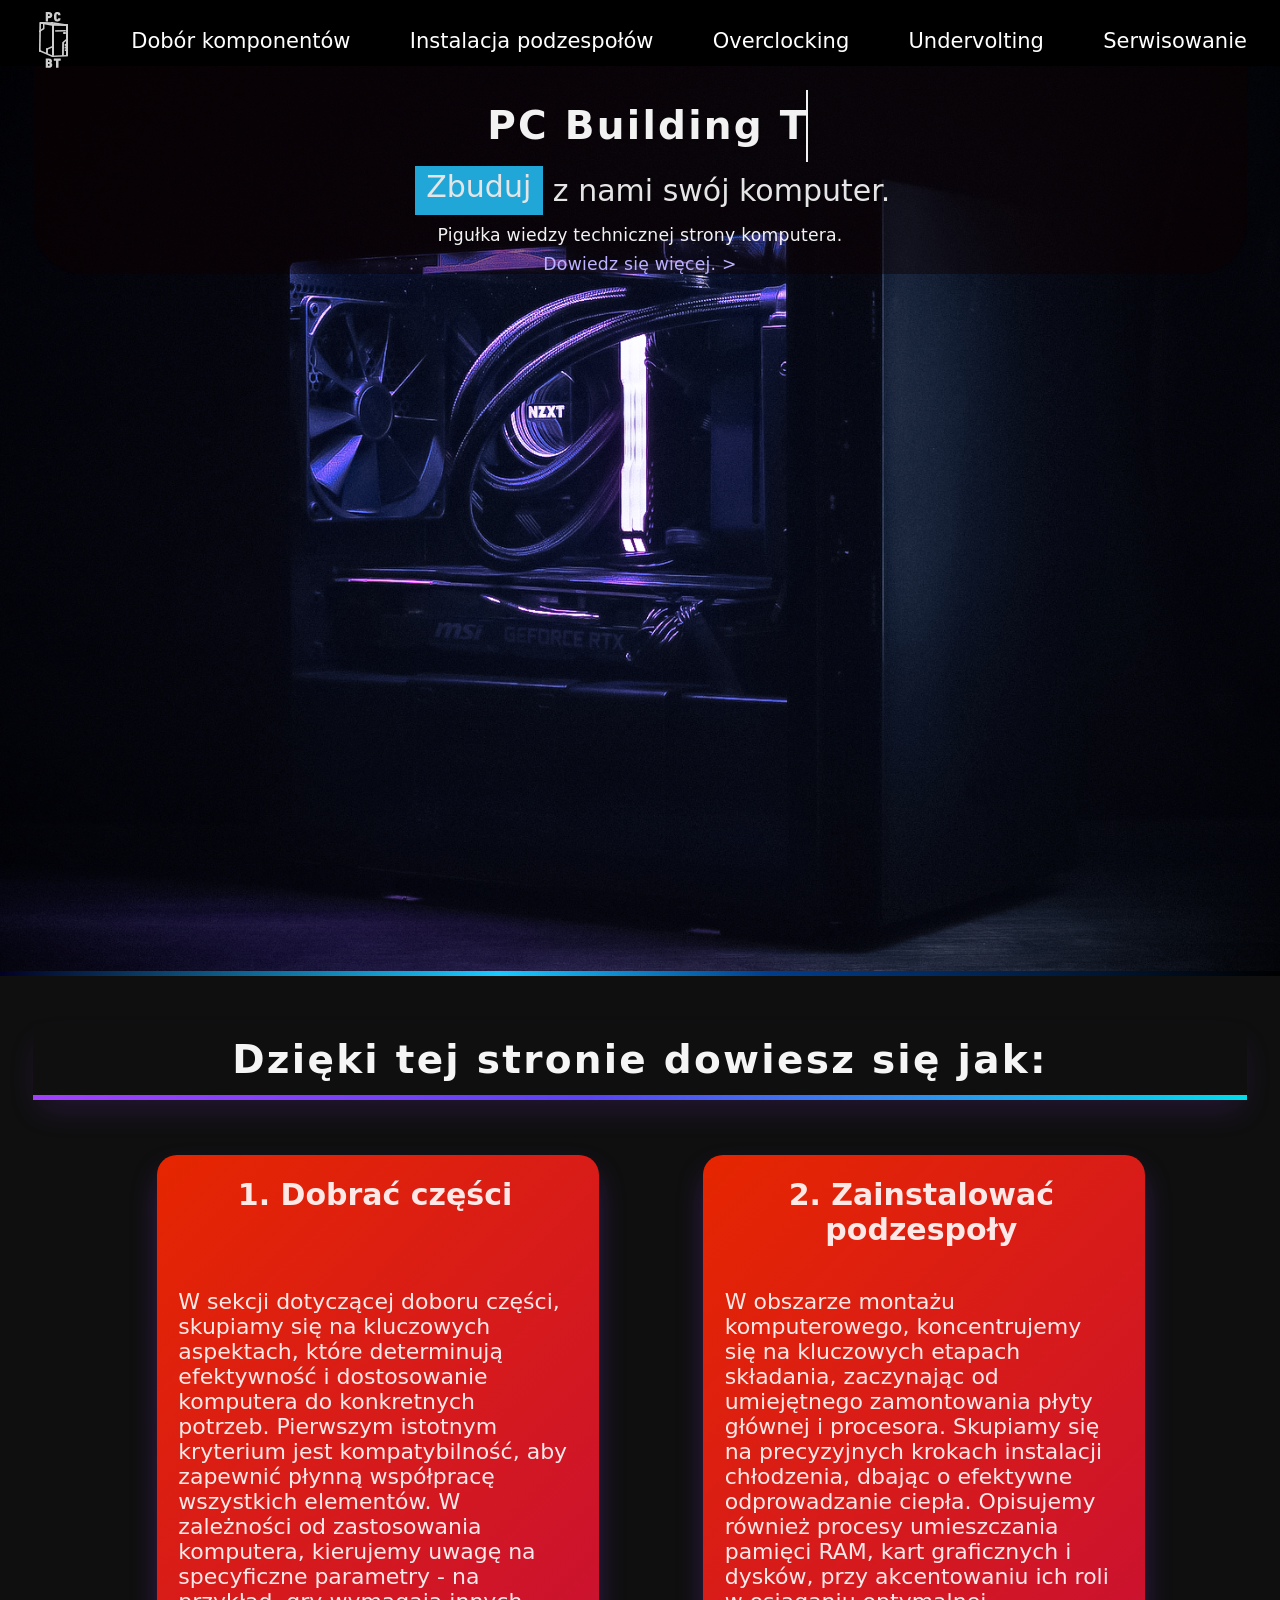
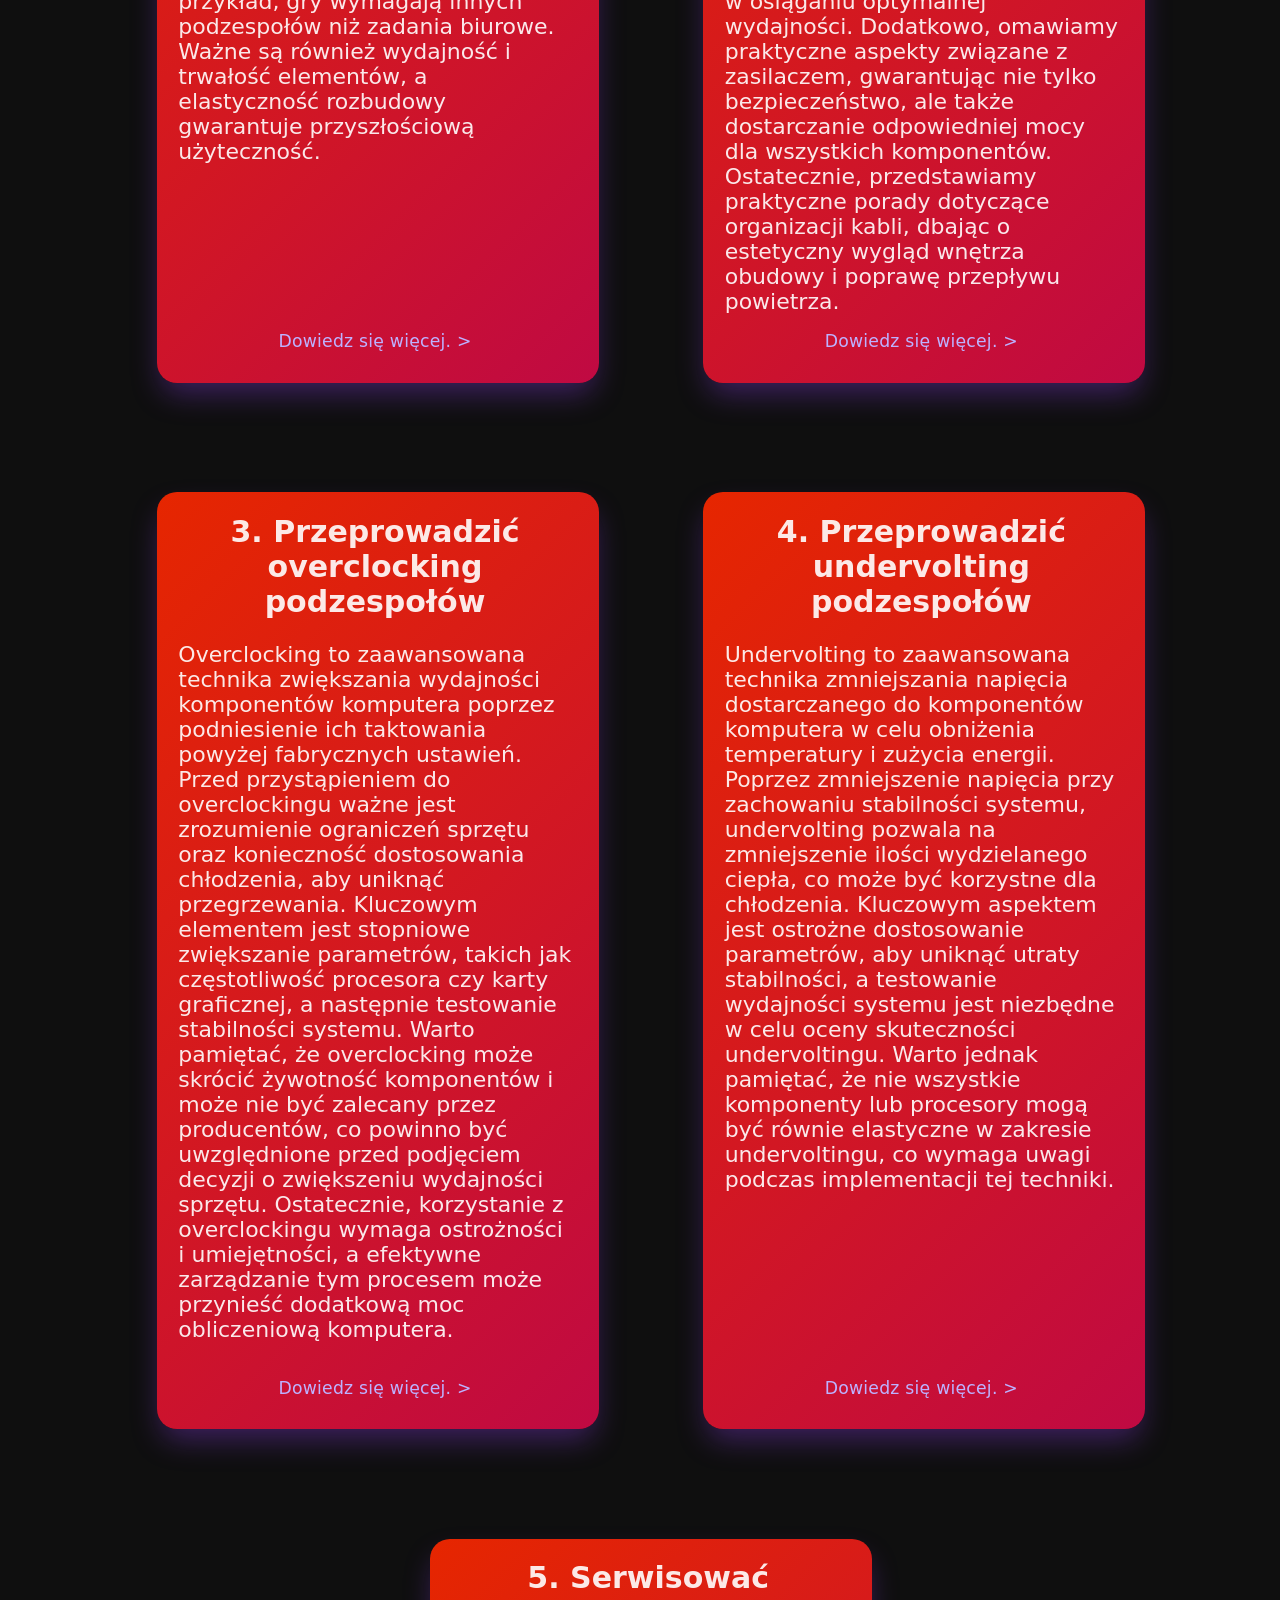
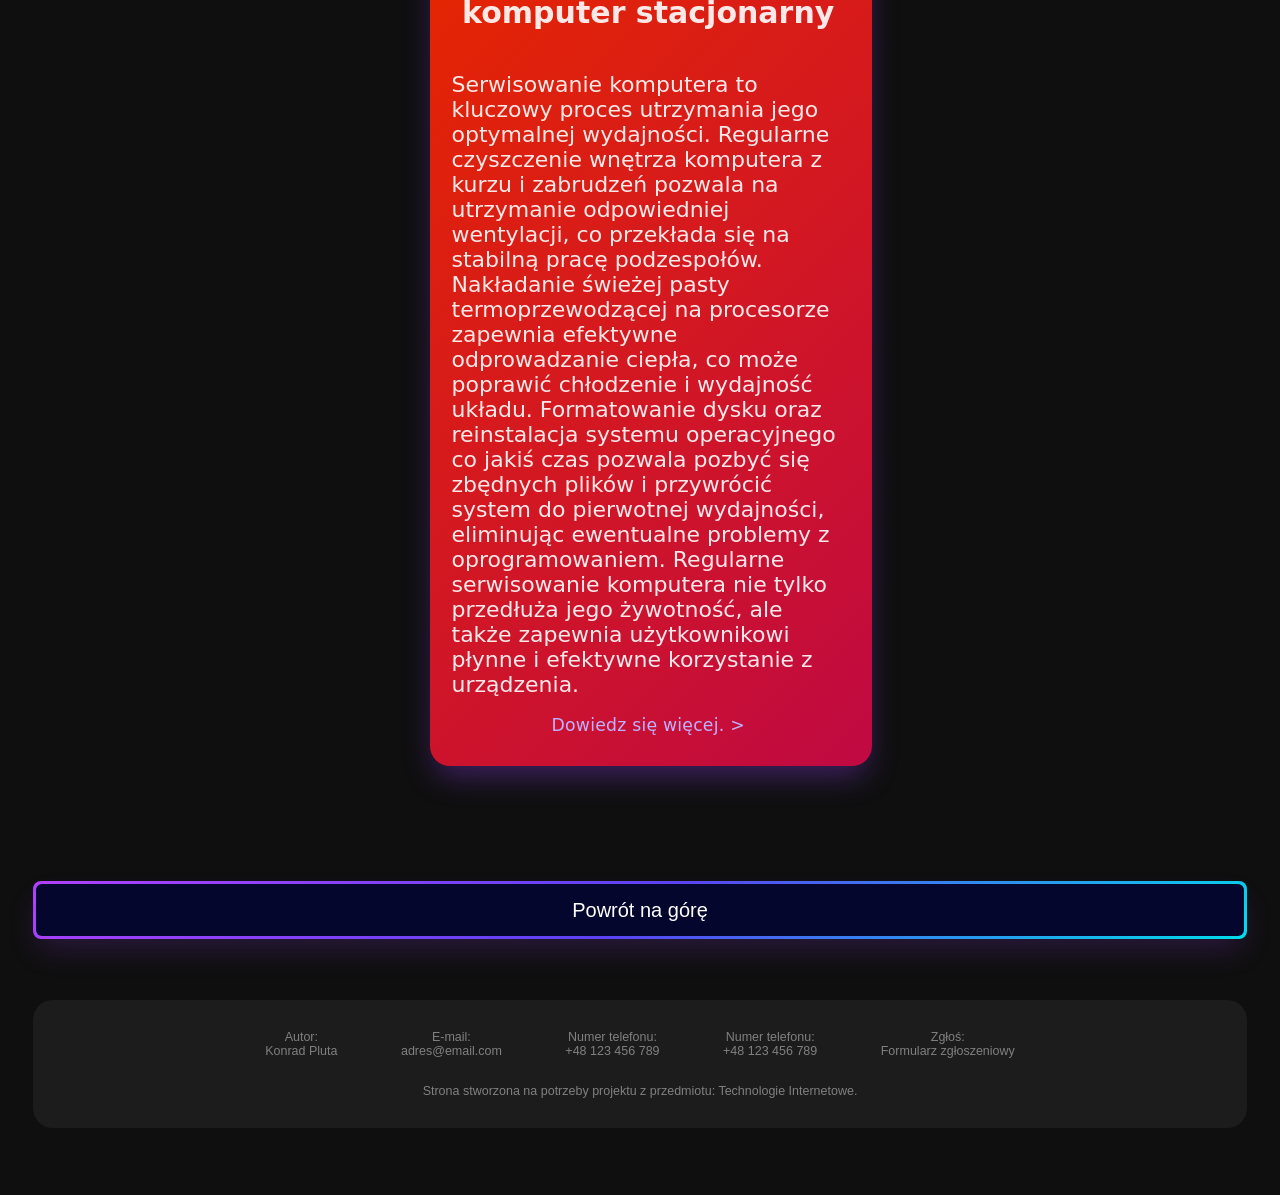
==== commit 0c34afde: "prawie koniec" ====
--- a/index.html
+++ b/index.html
@@ -98,17 +98,7 @@
                         <a href="#site-description" class="desc-link">Dowiedz się więcej. ></a>
                     </div>
                     <div class="points-descr">
-                        <h3 class="point-number">3. Zainstalować system</h3>
-                        <p class="shp-desc">W sekcji poświęconej instalacji systemu, skupiamy się na krokach kluczowych dla sprawnego i stabilnego funkcjonowania komputera. 
-                            Pierwszym etapem jest wybór odpowiedniego systemu operacyjnego, dostosowanego do indywidualnych potrzeb i preferencji użytkownika. 
-                            Następnie, istotne jest przygotowanie nośnika instalacyjnego poprzez pendrive'a czy pobranie plików instalacyjnych online.
-                            Po zakończeniu instalacji, istotnym krokiem jest aktualizacja systemu oraz instalacja niezbędnych sterowników dla sprzętu komputerowego.
-                            Warto również zadbać o zabezpieczenie systemu poprzez aktywację zapory ogniowej, instalację oprogramowania antywirusowego i regularne aktualizacje systemowe. Całkowite zakończenie procesu instalacyjnego to moment, w którym użytkownik może cieszyć się nowoczesnym, gotowym do użytku systemem operacyjnym.
-                        </p>
-                        <a href="#site-description" class="desc-link">Dowiedz się więcej. ></a>
-                    </div>
-                    <div class="points-descr">
-                        <h3 class="point-number">4. Przeprowadzić overclocking podzespołów</h3>
+                        <h3 class="point-number">3. Przeprowadzić overclocking podzespołów</h3>
                         <p class="shp-desc">
                             Overclocking to zaawansowana technika zwiększania wydajności komponentów komputera poprzez podniesienie ich taktowania powyżej fabrycznych ustawień. 
                             Przed przystąpieniem do overclockingu ważne jest zrozumienie ograniczeń sprzętu oraz konieczność dostosowania chłodzenia, aby uniknąć przegrzewania. 
@@ -119,7 +109,7 @@
                         <a href="#site-description" class="desc-link">Dowiedz się więcej. ></a>
                     </div>
                     <div class="points-descr">
-                        <h3 class="point-number">5. Przeprowadzić undervolting podzespołów</h3>
+                        <h3 class="point-number">4. Przeprowadzić undervolting podzespołów</h3>
                         <p class="shp-desc">
                             Undervolting to zaawansowana technika zmniejszania napięcia dostarczanego do komponentów komputera w celu obniżenia temperatury i zużycia energii. 
                             Poprzez zmniejszenie napięcia przy zachowaniu stabilności systemu, undervolting pozwala na zmniejszenie ilości wydzielanego ciepła, 
@@ -130,7 +120,7 @@
                         <a href="#site-description" class="desc-link">Dowiedz się więcej. ></a>
                     </div>
                     <div class="points-descr">
-                        <h3 class="point-number">6. Serwisować komputer stacjonarny</h3>
+                        <h3 class="point-number">5. Serwisować komputer stacjonarny</h3>
                         <p class="shp-desc">
                             Serwisowanie komputera to kluczowy proces utrzymania jego optymalnej wydajności. 
                             Regularne czyszczenie wnętrza komputera z kurzu i zabrudzeń pozwala na utrzymanie odpowiedniej wentylacji, co przekłada się na stabilną pracę podzespołów. 
@@ -164,6 +154,14 @@
                                 <a>Numer telefonu:</a> 
                                 <a>+48 123 456 789</a>
                             </li>
+                            <li>
+                                <a>Numer telefonu:</a> 
+                                <a>+48 123 456 789</a>
+                            </li>
+                            <li>
+                                <a>Zgłoś:</a> 
+                                <a href="form.html">Formularz zgłoszeniowy</a>
+                            </li>
                         </ul>
                     </div>
                     <div class="row">
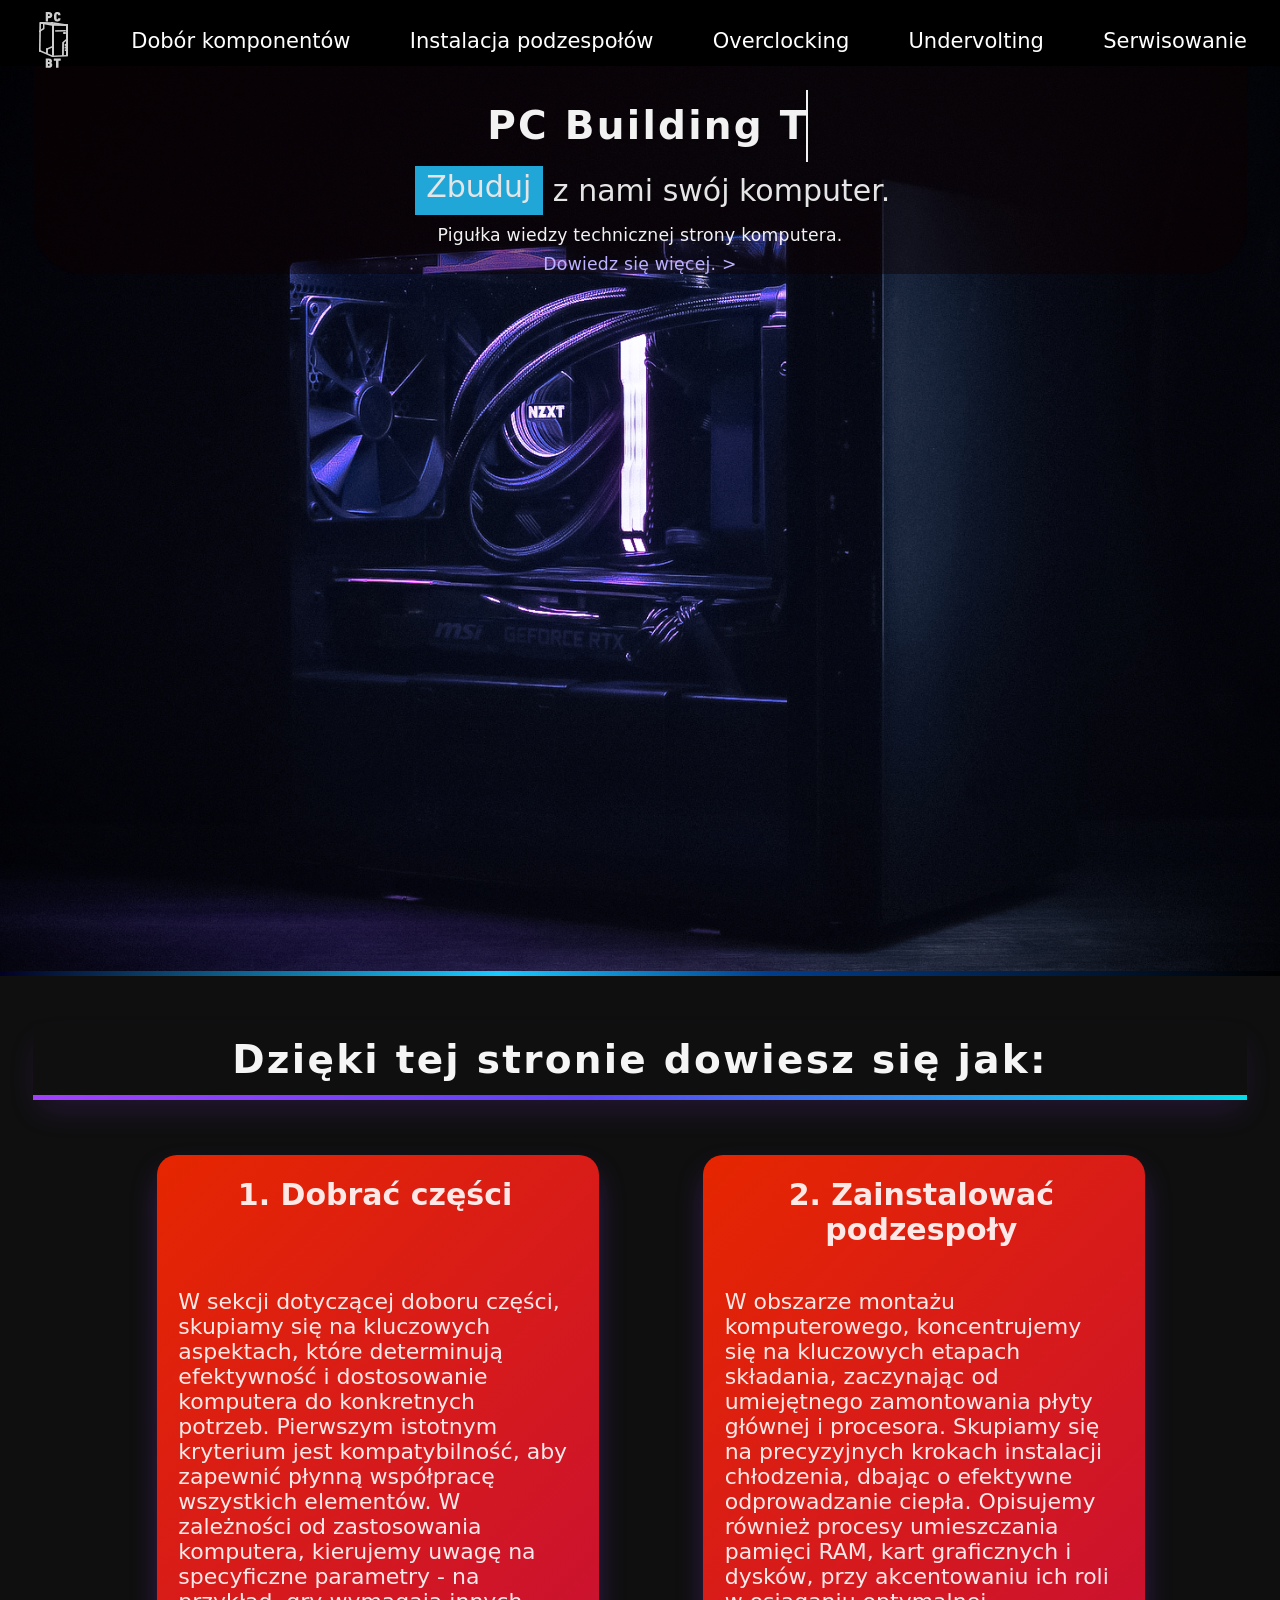
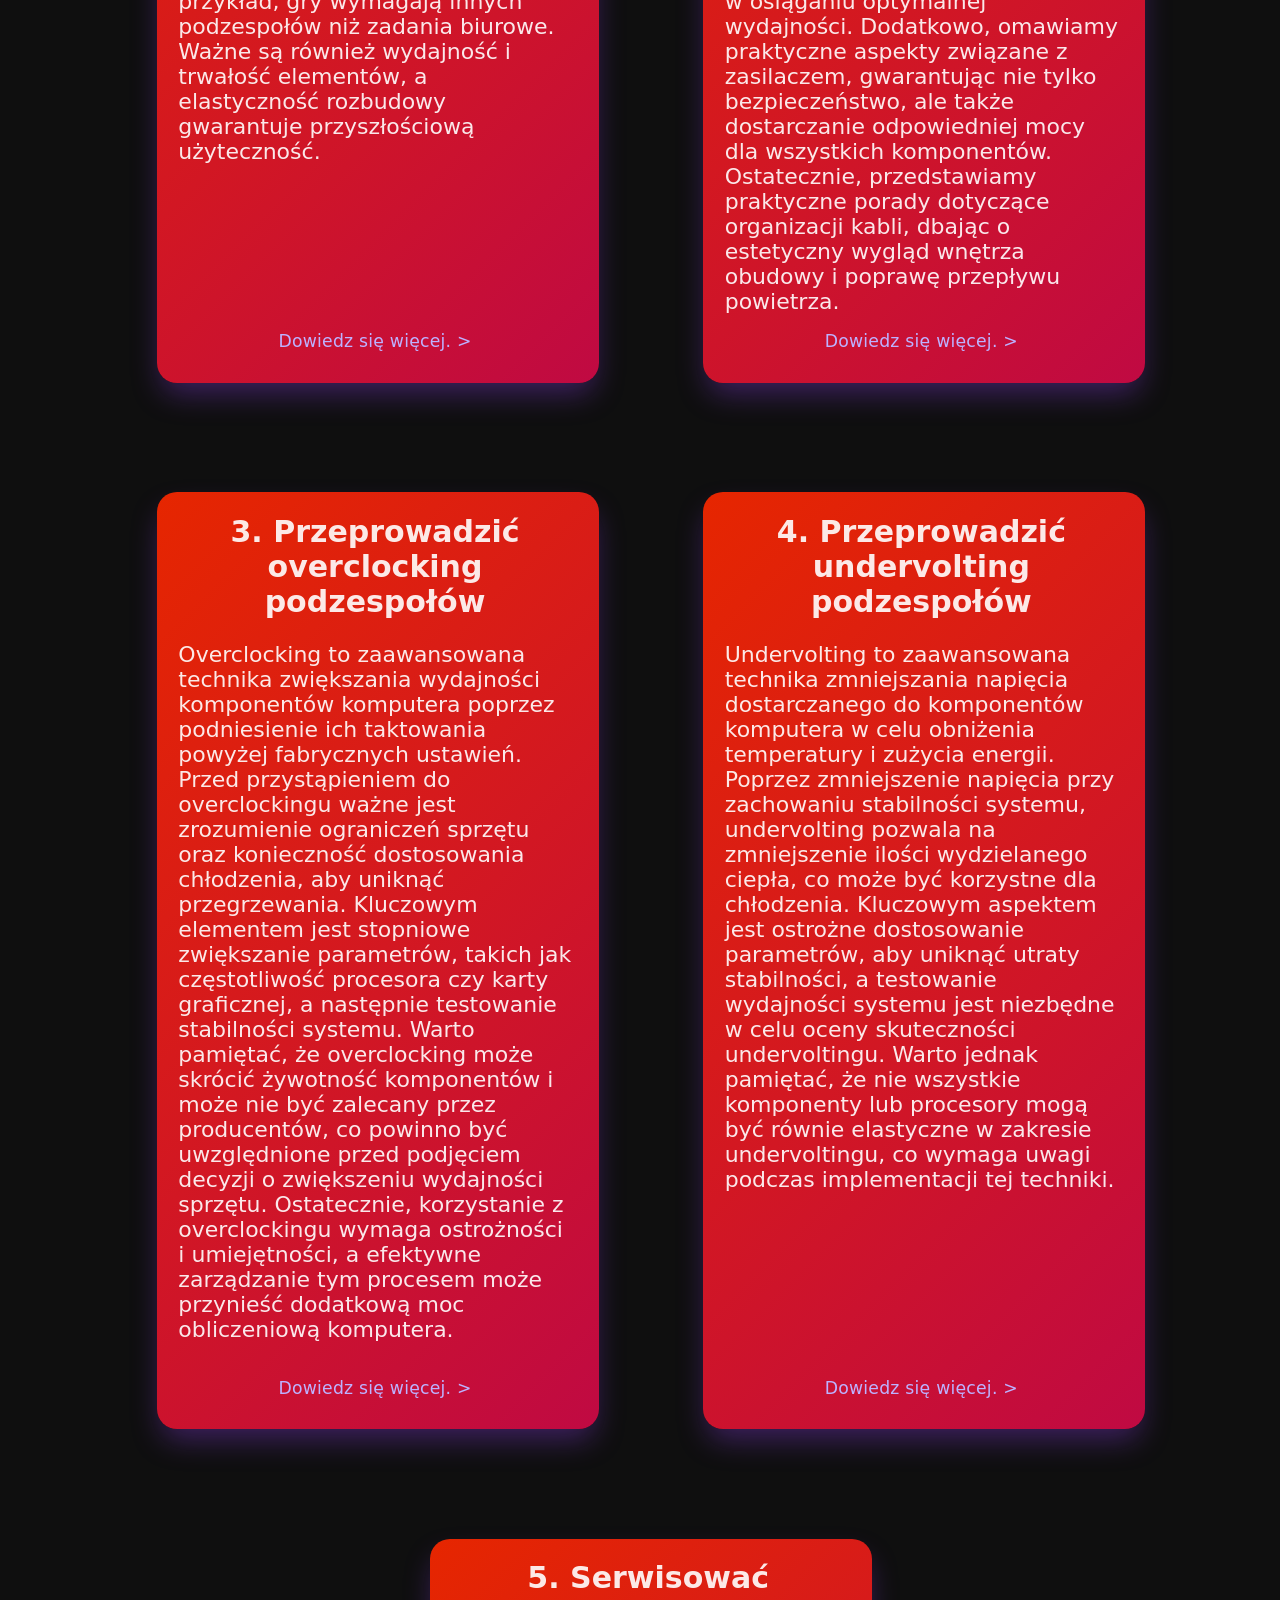
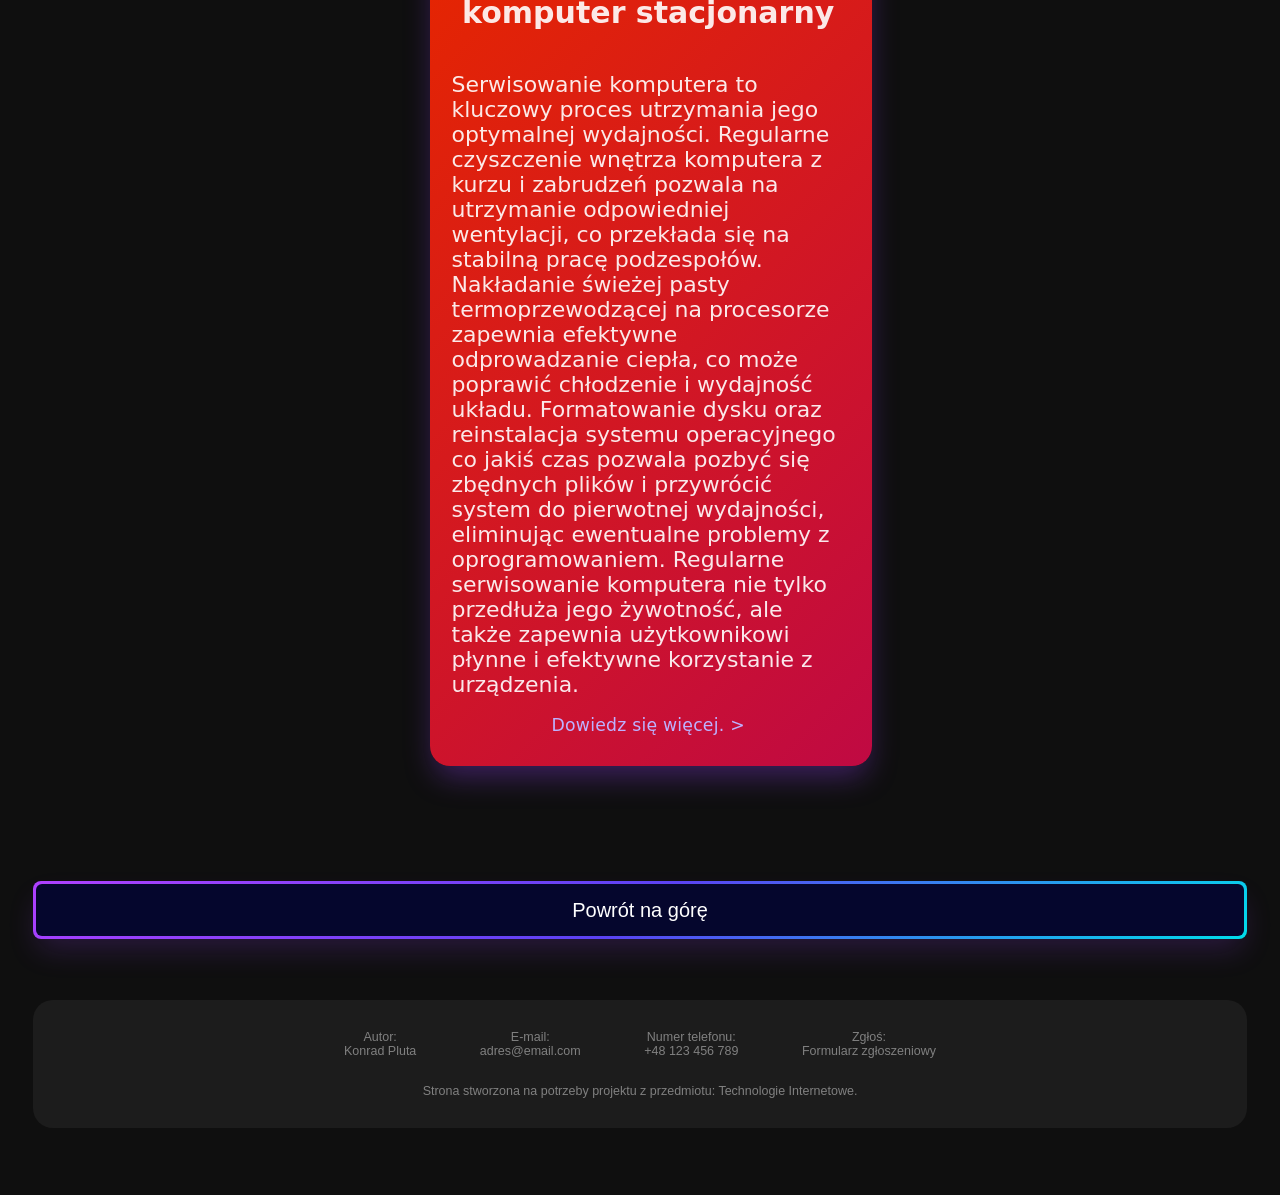
==== commit 0e553360: "dodanie pop upow" ====
--- a/index.html
+++ b/index.html
@@ -33,19 +33,19 @@
                         <a href="index.html" class="nav-link nav-link-pcbt"></a>
                     </li>
                     <li class="nav-item">
-                        <a href="hardwareSelection.html" class="nav-link">Dobór komponentów</a>
+                        <a href="hardwareSelection.html" class="nav-link nav-link-hardwareselection">Dobór komponentów</a>
                     </li>
                     <li class="nav-item">
-                        <a href="partsInstallation.html" class="nav-link">Instalacja podzespołów</a>
+                        <a href="partsInstallation.html" class="nav-link nav-link-partsInstallation">Instalacja podzespołów</a>
                     </li>
                     <li class="nav-item">
                         <a href="overclocking.html" class="nav-link">Overclocking</a>
                     </li>
                     <li class="nav-item">
-                        <a href="#.html" class="nav-link">Undervolting</a>
+                        <a href="undervolting.html" class="nav-link">Undervolting</a>
                     </li>
                     <li class="nav-item">
-                        <a href="#.html" class="nav-link">Serwisowanie</a>
+                        <a href="maintenance.html" class="nav-link nav-link-maintenance">Serwisowanie</a>
                     </li>
                 </ul>
                 <!-- /.nav-list nav-list-larger -->
@@ -79,7 +79,7 @@
                             W zależności od zastosowania komputera, kierujemy uwagę na specyficzne parametry - na przykład, gry wymagają innych podzespołów niż zadania biurowe. 
                             Ważne są również wydajność i trwałość elementów, a elastyczność rozbudowy gwarantuje przyszłościową użyteczność.
                         </p>
-                        <a href="#site-description" class="desc-link">Dowiedz się więcej. ></a>
+                        <a href="hardwareSelection.html" class="desc-link">Dowiedz się więcej. ></a>
                     </div>
                     <div class="points-descr">
                         <h3 class="point-number">2. Zainstalować podzespoły</h3>
@@ -95,7 +95,7 @@
                             Ostatecznie, przedstawiamy praktyczne porady dotyczące organizacji kabli, 
                             dbając o estetyczny wygląd wnętrza obudowy i poprawę przepływu powietrza.
                         </p>
-                        <a href="#site-description" class="desc-link">Dowiedz się więcej. ></a>
+                        <a href="partsInstallation.html" class="desc-link">Dowiedz się więcej. ></a>
                     </div>
                     <div class="points-descr">
                         <h3 class="point-number">3. Przeprowadzić overclocking podzespołów</h3>
@@ -106,7 +106,7 @@
                             Warto pamiętać, że overclocking może skrócić żywotność komponentów i może nie być zalecany przez producentów, co powinno być uwzględnione przed podjęciem decyzji o zwiększeniu wydajności sprzętu. 
                             Ostatecznie, korzystanie z overclockingu wymaga ostrożności i umiejętności, a efektywne zarządzanie tym procesem może przynieść dodatkową moc obliczeniową komputera.
                         </p>
-                        <a href="#site-description" class="desc-link">Dowiedz się więcej. ></a>
+                        <a href="overclocking.html" class="desc-link">Dowiedz się więcej. ></a>
                     </div>
                     <div class="points-descr">
                         <h3 class="point-number">4. Przeprowadzić undervolting podzespołów</h3>
@@ -117,7 +117,7 @@
                             a testowanie wydajności systemu jest niezbędne w celu oceny skuteczności undervoltingu. Warto jednak pamiętać, że nie wszystkie komponenty lub procesory mogą być równie elastyczne w zakresie undervoltingu, 
                             co wymaga uwagi podczas implementacji tej techniki.
                         </p>
-                        <a href="#site-description" class="desc-link">Dowiedz się więcej. ></a>
+                        <a href="undervolting.html" class="desc-link">Dowiedz się więcej. ></a>
                     </div>
                     <div class="points-descr">
                         <h3 class="point-number">5. Serwisować komputer stacjonarny</h3>
@@ -128,7 +128,7 @@
                             Formatowanie dysku oraz reinstalacja systemu operacyjnego co jakiś czas pozwala pozbyć się zbędnych plików i przywrócić system do pierwotnej wydajności, eliminując ewentualne problemy z oprogramowaniem. 
                             Regularne serwisowanie komputera nie tylko przedłuża jego żywotność, ale także zapewnia użytkownikowi płynne i efektywne korzystanie z urządzenia.
                         </p>
-                        <a href="#site-description" class="desc-link">Dowiedz się więcej. ></a>
+                        <a href="maintenance.html" class="desc-link">Dowiedz się więcej. ></a>
                     </div>
                 </div>
             </div>
@@ -155,10 +155,6 @@
                                 <a>+48 123 456 789</a>
                             </li>
                             <li>
-                                <a>Numer telefonu:</a> 
-                                <a>+48 123 456 789</a>
-                            </li>
-                            <li>
                                 <a>Zgłoś:</a> 
                                 <a href="form.html">Formularz zgłoszeniowy</a>
                             </li>
